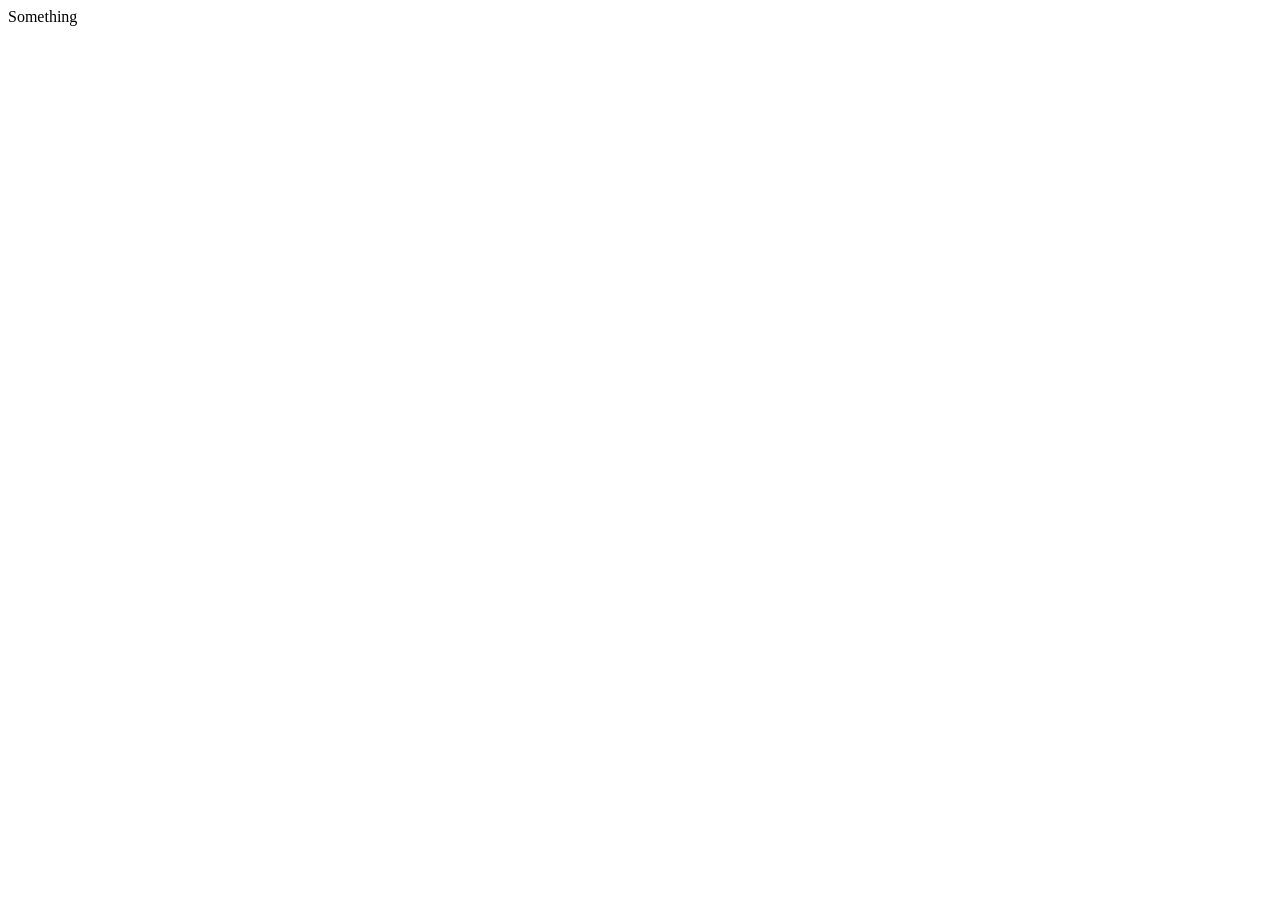
==== index.html @ 3898cbac "added base index" ====
<!DOCTYPE html>
<html lang="en">
<head>
    <meta charset="UTF-8">
    <meta name="viewport" content="width=device-width, initial-scale=1.0">
    <title>Document</title>
</head>
<body>
    Something
</body>
</html>
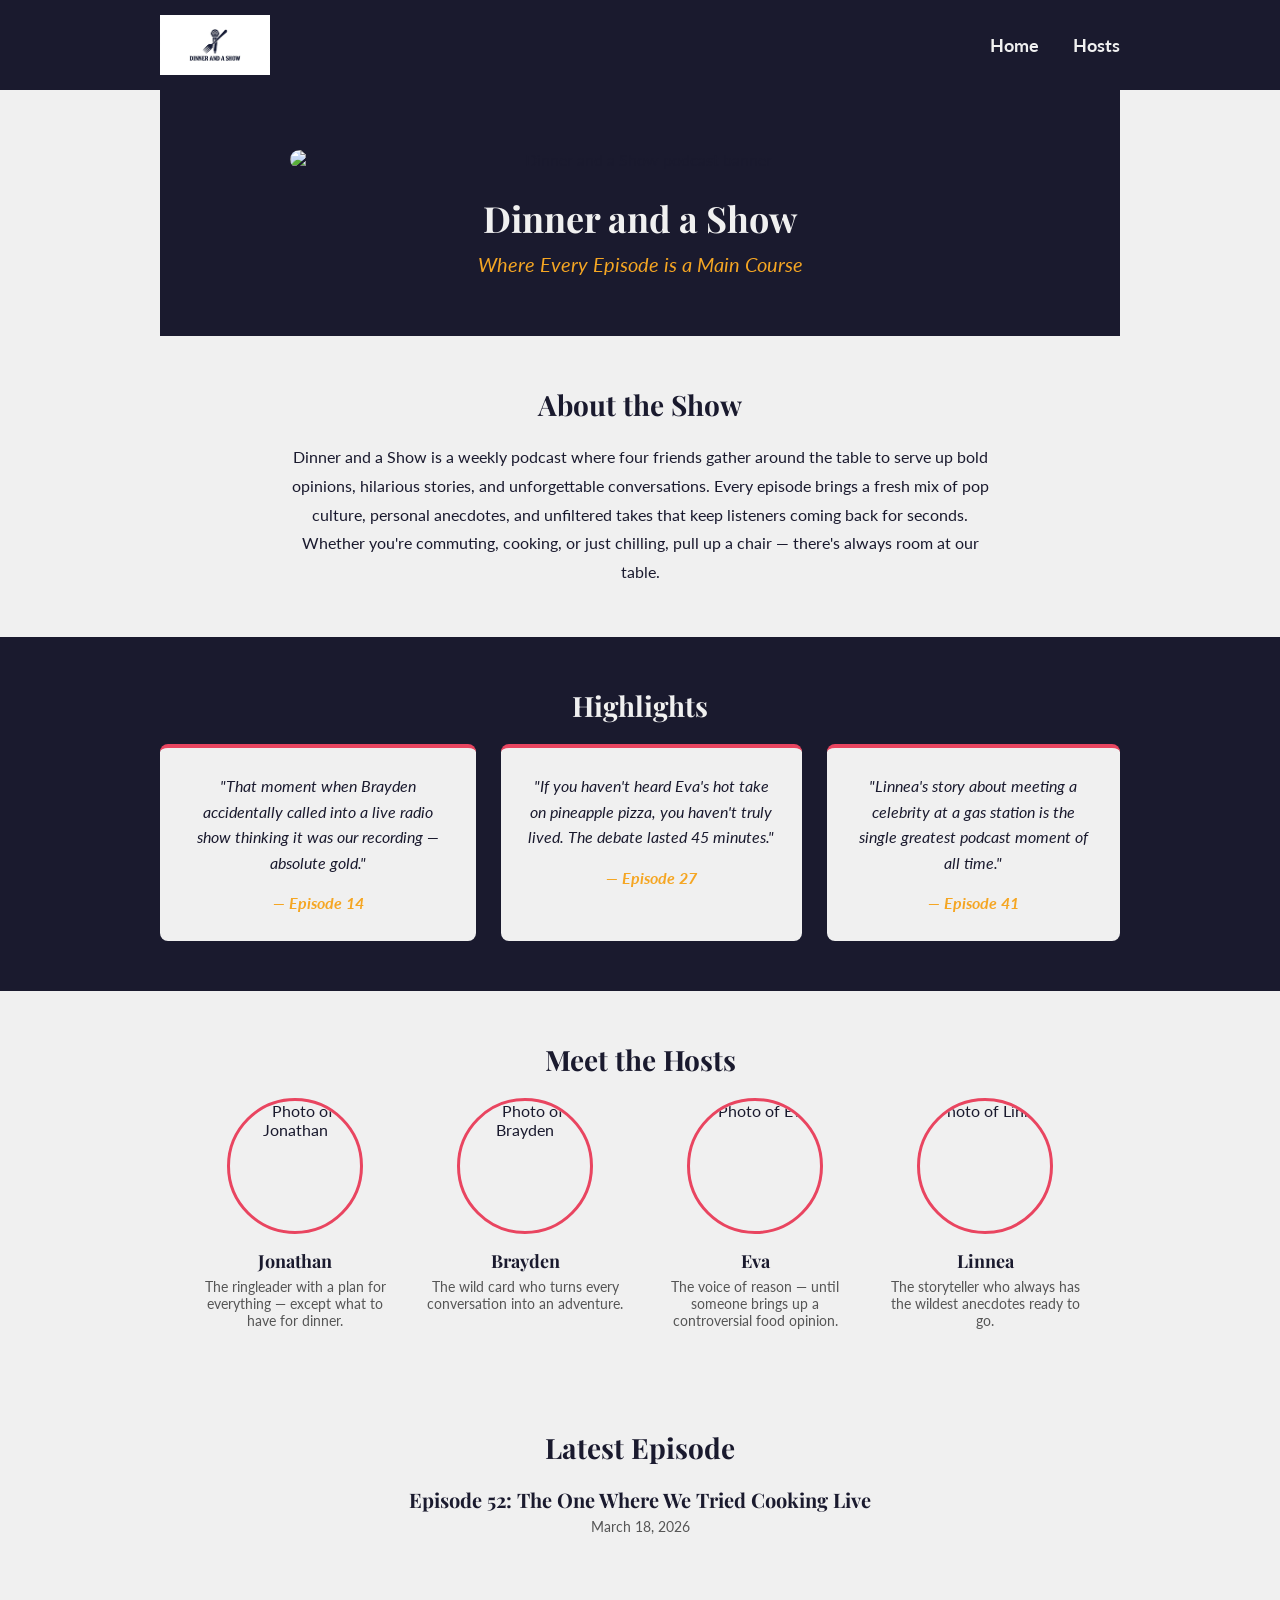
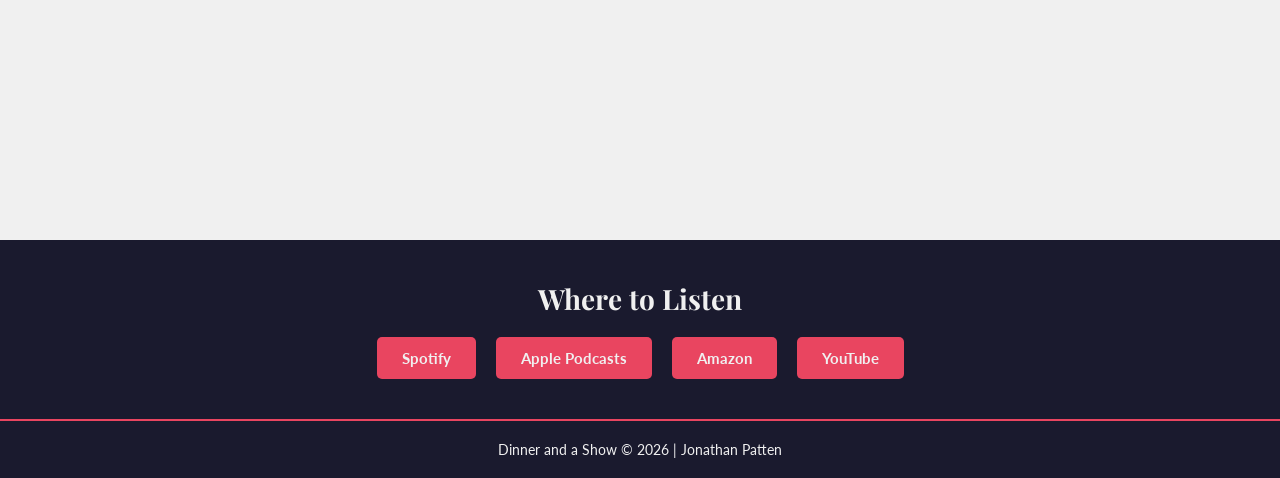
==== commit 03ce6225: "Completed index.html and style.css styles for it. matching the site plan. Injected AI content and pi" ====
--- a/index.html
+++ b/index.html
@@ -3,9 +3,109 @@
 <head>
     <meta charset="UTF-8">
     <meta name="viewport" content="width=device-width, initial-scale=1.0">
-    <title>Document</title>
+    <title>Dinner and a Show | Home</title>
+    <link rel="stylesheet" href="style.css">
 </head>
 <body>
-    Something
+
+    <!-- header -->
+    <header>
+        <div class="wrapper">
+            <a href="index.html" class="logo">
+                <img src="logo.png" alt="Dinner and a Show logo">
+            </a>
+            <nav>
+                <a href="index.html">Home</a>
+                <a href="hosts.html">Hosts</a>
+            </nav>
+        </div>
+    </header>
+
+    <!-- hero -->
+    <section class="hero">
+        <img src="https://picsum.photos/700/350?random=1" alt="Dinner and a Show podcast banner">
+        <h1>Dinner and a Show</h1>
+        <p>Where Every Episode is a Main Course</p>
+    </section>
+
+    <!-- about the show -->
+    <section class="about">
+        <h2>About the Show</h2>
+        <p>Dinner and a Show is a weekly podcast where four friends gather around the table to serve up bold opinions, hilarious stories, and unforgettable conversations. Every episode brings a fresh mix of pop culture, personal anecdotes, and unfiltered takes that keep listeners coming back for seconds. Whether you're commuting, cooking, or just chilling, pull up a chair — there's always room at our table.</p>
+    </section>
+
+    <!-- highlights -->
+    <section class="highlights">
+        <h2>Highlights</h2>
+        <div class="cards">
+            <div class="card">
+                <p>"That moment when Brayden accidentally called into a live radio show thinking it was our recording — absolute gold."</p>
+                <p class="attribution">— Episode 14</p>
+            </div>
+            <div class="card">
+                <p>"If you haven't heard Eva's hot take on pineapple pizza, you haven't truly lived. The debate lasted 45 minutes."</p>
+                <p class="attribution">— Episode 27</p>
+            </div>
+            <div class="card">
+                <p>"Linnea's story about meeting a celebrity at a gas station is the single greatest podcast moment of all time."</p>
+                <p class="attribution">— Episode 41</p>
+            </div>
+        </div>
+    </section>
+
+    <!-- meet the hosts -->
+    <section>
+        <h2>Meet the Hosts</h2>
+        <div class="host-cards">
+            <div class="host-card">
+                <img src="https://picsum.photos/130/130?random=10" alt="Photo of Jonathan">
+                <h3>Jonathan</h3>
+                <p>The ringleader with a plan for everything — except what to have for dinner.</p>
+            </div>
+            <div class="host-card">
+                <img src="https://picsum.photos/130/130?random=11" alt="Photo of Brayden">
+                <h3>Brayden</h3>
+                <p>The wild card who turns every conversation into an adventure.</p>
+            </div>
+            <div class="host-card">
+                <img src="https://picsum.photos/130/130?random=12" alt="Photo of Eva">
+                <h3>Eva</h3>
+                <p>The voice of reason — until someone brings up a controversial food opinion.</p>
+            </div>
+            <div class="host-card">
+                <img src="https://picsum.photos/130/130?random=13" alt="Photo of Linnea">
+                <h3>Linnea</h3>
+                <p>The storyteller who always has the wildest anecdotes ready to go.</p>
+            </div>
+        </div>
+    </section>
+
+    <!-- latest episode -->
+    <section class="latest-episode">
+        <h2>Latest Episode</h2>
+        <div class="episode-info">
+            <h3>Episode 52: The One Where We Tried Cooking Live</h3>
+            <p>March 18, 2026</p>
+        </div>
+        <iframe src="https://open.spotify.com/embed/show/placeholder" allow="encrypted-media" title="Spotify episode player">
+        </iframe>
+    </section>
+
+    <!-- where to listen -->
+    <section class="listen">
+        <h2>Where to Listen</h2>
+        <div class="links">
+            <a href="#">Spotify</a>
+            <a href="#">Apple Podcasts</a>
+            <a href="#">Amazon</a>
+            <a href="#">YouTube</a>
+        </div>
+    </section>
+
+    <!-- footer -->
+    <footer>
+        <p>Dinner and a Show &copy; 2026 | Jonathan Patten</p>
+    </footer>
+
 </body>
-</html>+</html>
--- a/style.css
+++ b/style.css
@@ -0,0 +1,261 @@
+/* Google Fonts */
+@import url('https://fonts.googleapis.com/css2?family=Lato:wght@400;700&family=Playfair+Display:wght@700&display=swap');
+
+/* reset */
+* {
+    margin: 0;
+    padding: 0;
+}
+
+/* general styles */
+body {
+    font-family: 'Lato', sans-serif;
+    background-color: #F0F0F0;
+    color: #1A1A2E;
+}
+
+h1, h2, h3 {
+    font-family: 'Playfair Display', serif;
+}
+
+a {
+    text-decoration: none;
+}
+
+img {
+    display: block;
+}
+
+/* header and nav */
+header {
+    background-color: #1A1A2E;
+    padding: 15px 0;
+}
+
+.wrapper {
+    max-width: 960px;
+    margin: 0 auto;
+    display: flex;
+    justify-content: space-between;
+    align-items: center;
+}
+
+.logo img {
+    height: 60px;
+}
+
+nav a {
+    color: #F0F0F0;
+    font-size: 18px;
+    font-weight: 700;
+    margin-left: 30px;
+    transition: color 0.2s;
+}
+
+nav a:hover {
+    color: #F5A623;
+}
+
+/* footer */
+footer {
+    background-color: #1A1A2E;
+    text-align: center;
+    padding: 20px 0;
+    color: #F0F0F0;
+    font-size: 14px;
+    border-top: 2px solid #E94560;
+}
+
+/* hero */
+.hero {
+    background-color: #1A1A2E;
+    text-align: center;
+    padding: 60px 0;
+}
+
+.hero img {
+    max-width: 700px;
+    width: 100%;
+    margin: 0 auto;
+    border-radius: 10px;
+}
+
+.hero h1 {
+    color: #F0F0F0;
+    font-size: 36px;
+    margin-top: 25px;
+}
+
+.hero p {
+    color: #F5A623;
+    font-size: 20px;
+    margin-top: 10px;
+    font-style: italic;
+}
+
+/* shared section styles */
+section {
+    max-width: 960px;
+    margin: 0 auto;
+    padding: 50px 20px;
+}
+
+section h2 {
+    font-size: 28px;
+    margin-bottom: 20px;
+    text-align: center;
+}
+
+/* about */
+.about p {
+    font-size: 16px;
+    line-height: 1.8;
+    text-align: center;
+    max-width: 700px;
+    margin: 0 auto;
+}
+
+/* highlights */
+.highlights {
+    background-color: #1A1A2E;
+    max-width: 100%;
+    padding: 50px 0;
+}
+
+.highlights h2 {
+    color: #F0F0F0;
+}
+
+.cards {
+    max-width: 960px;
+    margin: 0 auto;
+    display: flex;
+    justify-content: center;
+    gap: 25px;
+    padding: 0 20px;
+}
+
+.card {
+    background-color: #F0F0F0;
+    border-radius: 8px;
+    padding: 25px;
+    text-align: center;
+    border-top: 4px solid #E94560;
+    transition: transform 0.2s, box-shadow 0.2s;
+}
+
+.card:hover {
+    transform: translateY(-7px);
+    box-shadow: 0 8px 20px rgba(0, 0, 0, 0.3);
+}
+
+.card p {
+    font-size: 16px;
+    font-style: italic;
+    line-height: 1.6;
+}
+
+.attribution {
+    margin-top: 15px;
+    font-weight: 700;
+    font-style: normal;
+    color: #F5A623;
+}
+
+/* meet the hosts */
+.host-cards {
+    display: flex;
+    justify-content: center;
+    gap: 30px;
+}
+
+.host-card {
+    text-align: center;
+    width: 200px;
+}
+
+.host-card img {
+    width: 130px;
+    height: 130px;
+    border-radius: 50%;
+    margin: 0 auto 15px auto;
+    border: 3px solid #E94560;
+    transition: transform 0.2s, box-shadow 0.2s;
+}
+
+.host-card img:hover {
+    transform: translateY(-7px);
+    box-shadow: 0 8px 20px rgba(0, 0, 0, 0.2);
+}
+
+.host-card h3 {
+    font-size: 18px;
+    margin-bottom: 5px;
+}
+
+.host-card p {
+    font-size: 14px;
+    color: #555;
+}
+
+/* latest espisode */
+.latest-episode {
+    text-align: center;
+}
+
+.episode-info {
+    margin-bottom: 20px;
+}
+
+.episode-info h3 {
+    font-size: 20px;
+}
+
+.episode-info p {
+    font-size: 14px;
+    color: #555;
+    margin-top: 5px;
+}
+
+.latest-episode iframe {
+    width: 100%;
+    max-width: 600px;
+    height: 232px;
+    border: none;
+    border-radius: 12px;
+}
+
+/* where to listen */
+.listen {
+    background-color: #1A1A2E;
+    max-width: 100%;
+    padding: 40px 0;
+    text-align: center;
+}
+
+.listen h2 {
+    color: #F0F0F0;
+}
+
+.links {
+    max-width: 960px;
+    margin: 0 auto;
+    display: flex;
+    justify-content: center;
+    gap: 20px;
+}
+
+.links a {
+    background-color: #E94560;
+    color: #F0F0F0;
+    padding: 12px 25px;
+    border-radius: 5px;
+    font-weight: 700;
+    font-size: 15px;
+    transition: background-color 0.2s, color 0.2s;
+}
+
+.links a:hover {
+    background-color: #F5A623;
+    color: #1A1A2E;
+}
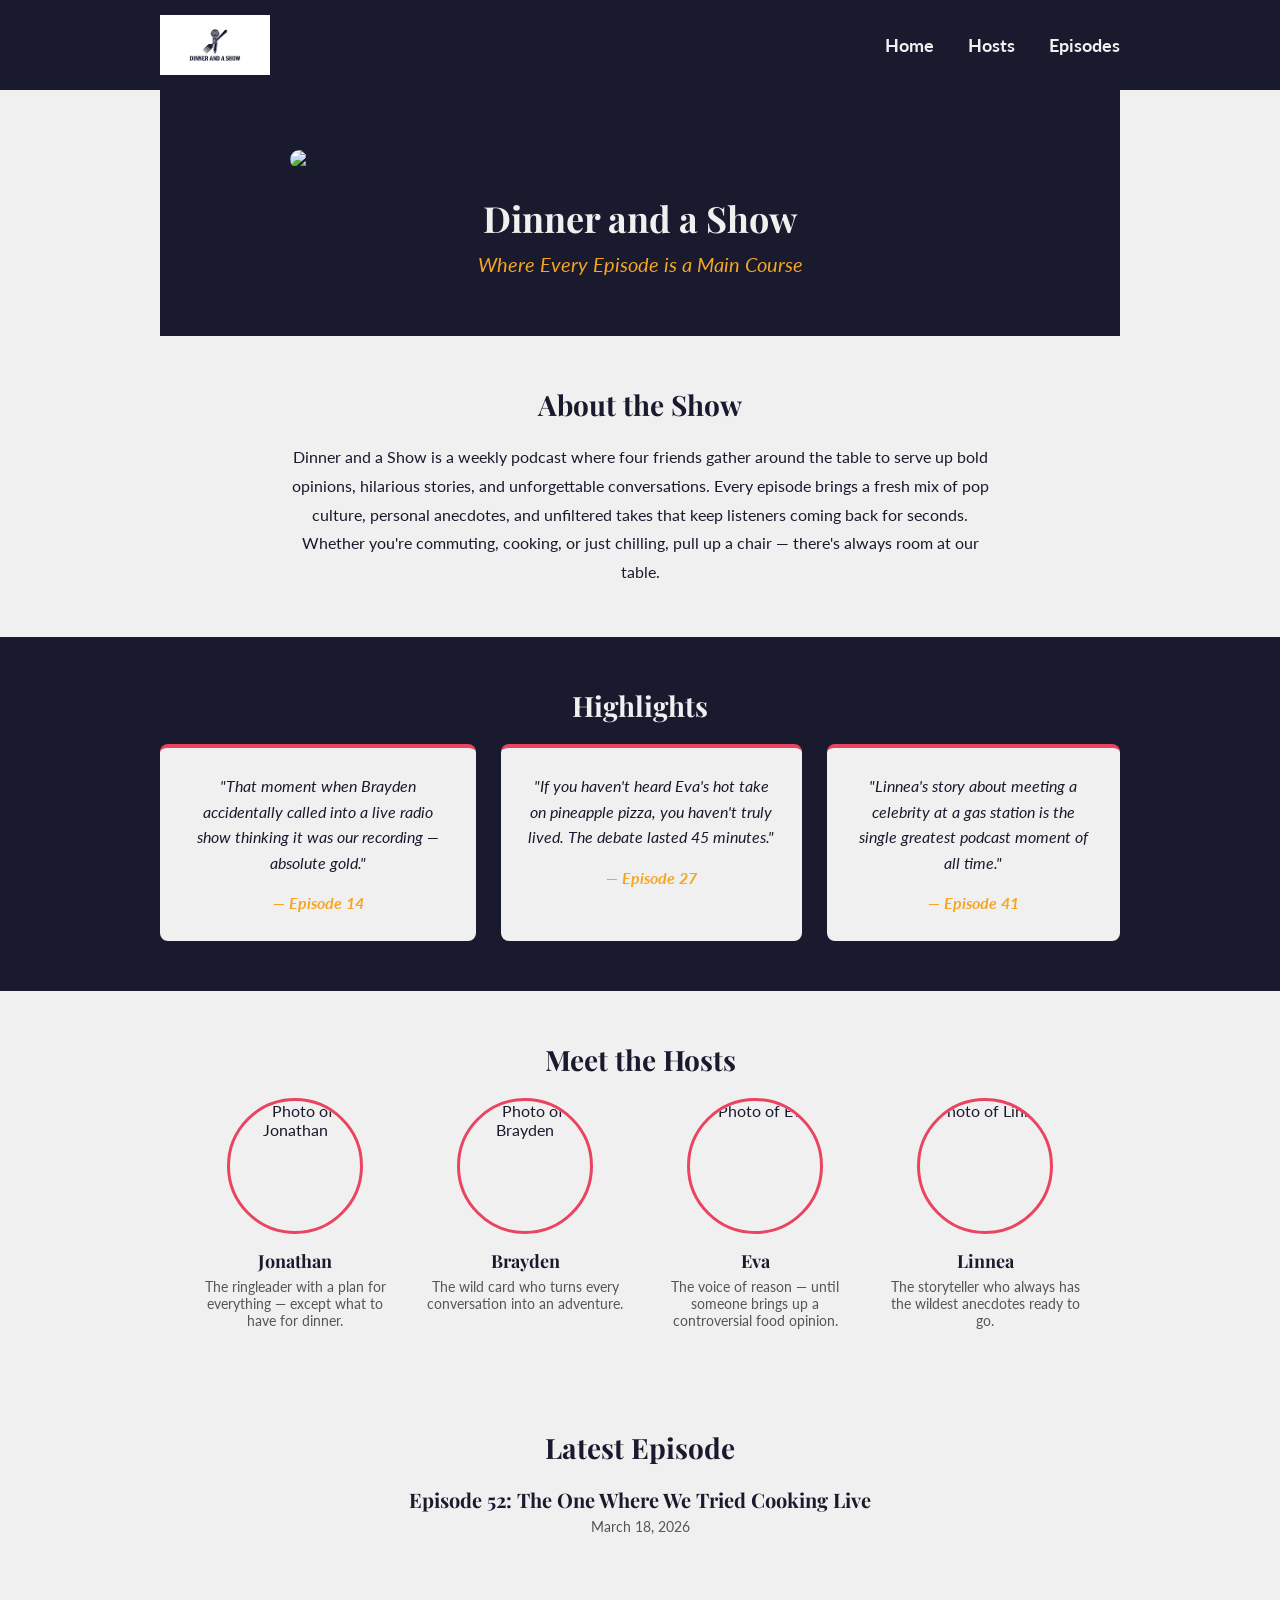
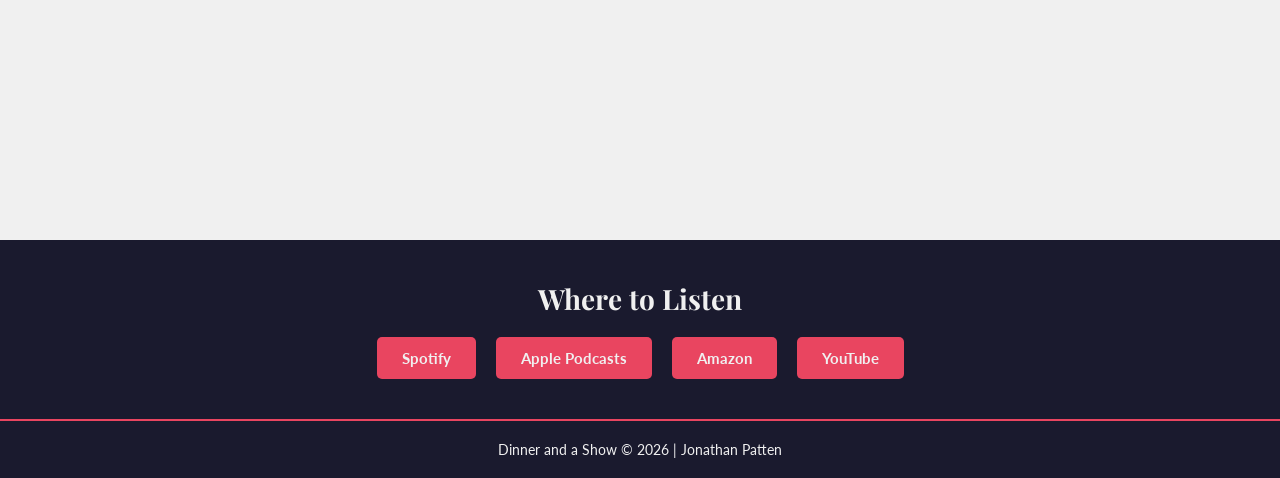
==== commit ce15f844: "created episodes.html and updated navbars" ====
--- a/index.html
+++ b/index.html
@@ -17,6 +17,7 @@
             <nav>
                 <a href="index.html">Home</a>
                 <a href="hosts.html">Hosts</a>
+                <a href="episodes.html">Episodes</a>
             </nav>
         </div>
     </header>
